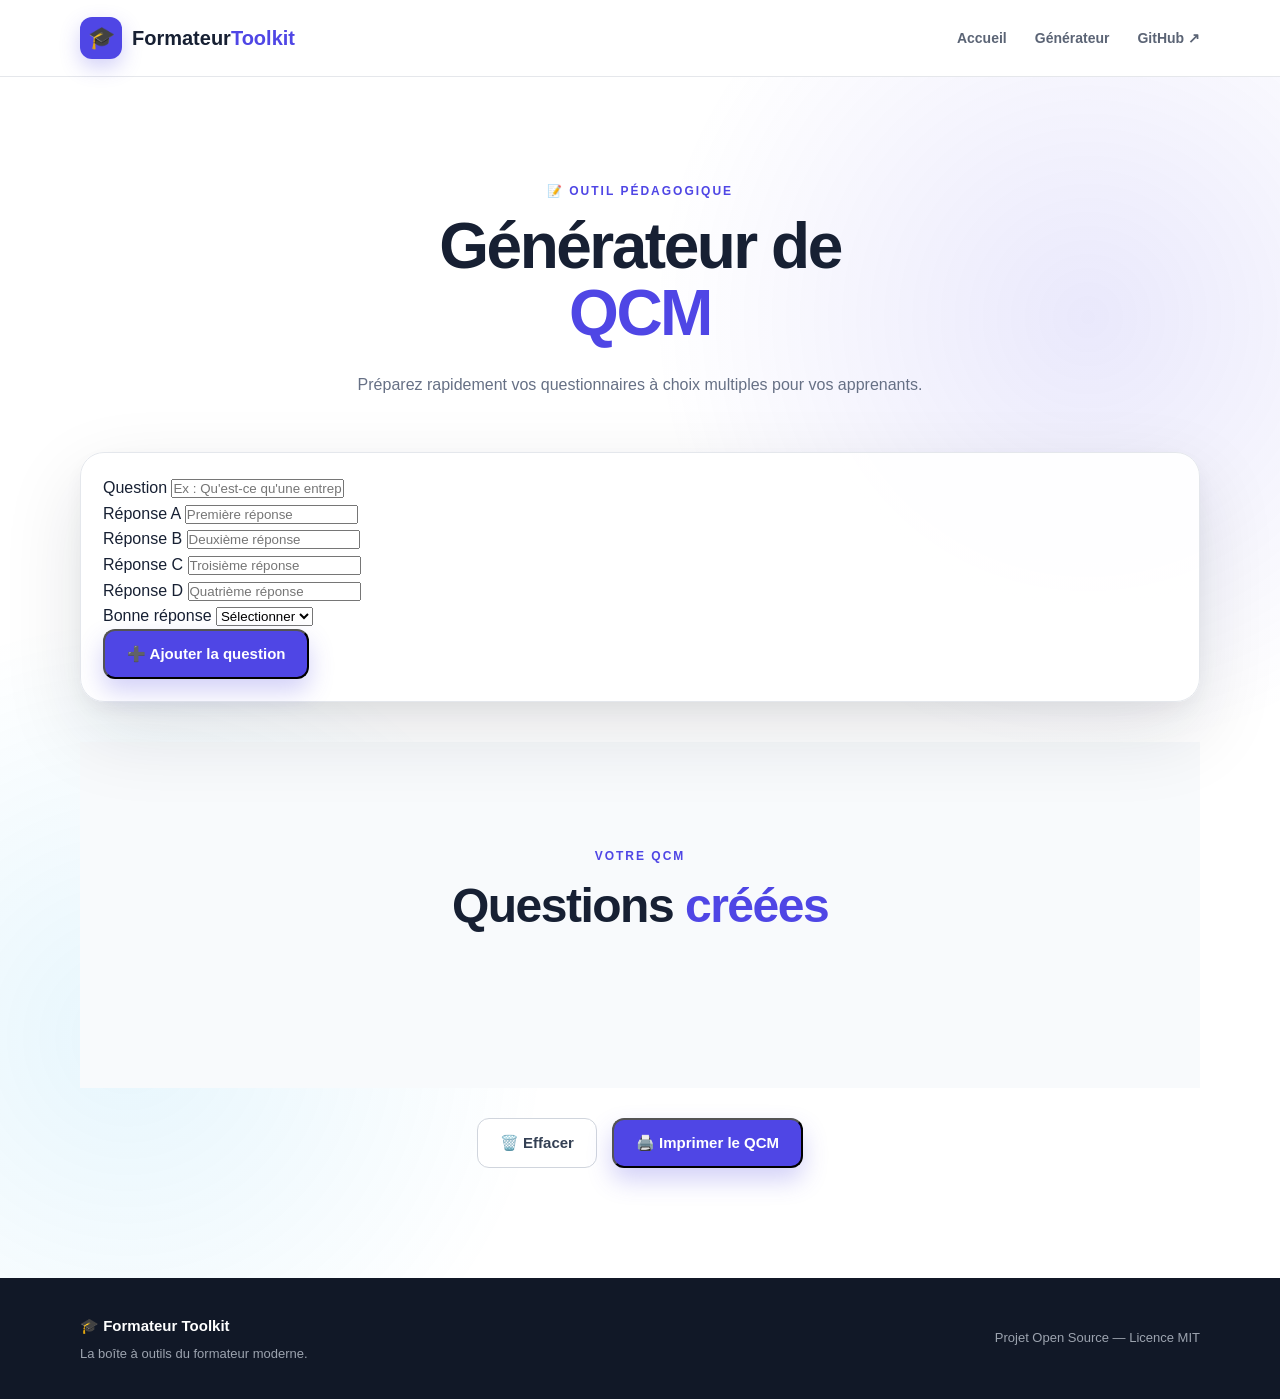
==== qcm.html @ 50798604 "Add files via upload" ====
<!DOCTYPE html>
<html lang="fr">
<head>
    <meta charset="UTF-8">
    <meta name="viewport" content="width=device-width, initial-scale=1.0">

    <title>Générateur de QCM | Formateur Toolkit</title>

    <meta name="description"
          content="Créez facilement des questionnaires à choix multiples avec Formateur Toolkit.">

    <link rel="stylesheet" href="style.css">
</head>

<body>

    <!-- ================= HEADER ================= -->

    <header class="header">

        <div class="container navbar">

            <a href="index.html" class="logo">
                <span class="logo-icon">🎓</span>
                <span>Formateur<span class="logo-accent">Toolkit</span></span>
            </a>

            <nav class="nav">
                <a href="index.html">Accueil</a>
                <a href="#generateur">Générateur</a>
                <a href="https://github.com/" target="_blank">
                    GitHub ↗
                </a>
            </nav>

        </div>

    </header>


    <!-- ================= MAIN ================= -->

    <main>

        <section class="hero" id="generateur">

            <div class="container">

                <div class="section-heading">

                    <span class="section-label">
                        📝 OUTIL PÉDAGOGIQUE
                    </span>

                    <h1>
                        Générateur de
                        <span>QCM</span>
                    </h1>

                    <p>
                        Préparez rapidement vos questionnaires
                        à choix multiples pour vos apprenants.
                    </p>

                </div>


                <!-- ================= FORMULAIRE ================= -->

                <div class="hero-card">

                    <form id="qcmForm">

                        <div class="form-group">

                            <label for="question">
                                Question
                            </label>

                            <input
                                type="text"
                                id="question"
                                placeholder="Ex : Qu'est-ce qu'une entreprise ?"
                                required
                            >

                        </div>


                        <div class="form-group">

                            <label for="answerA">
                                Réponse A
                            </label>

                            <input
                                type="text"
                                id="answerA"
                                placeholder="Première réponse"
                                required
                            >

                        </div>


                        <div class="form-group">

                            <label for="answerB">
                                Réponse B
                            </label>

                            <input
                                type="text"
                                id="answerB"
                                placeholder="Deuxième réponse"
                                required
                            >

                        </div>


                        <div class="form-group">

                            <label for="answerC">
                                Réponse C
                            </label>

                            <input
                                type="text"
                                id="answerC"
                                placeholder="Troisième réponse"
                                required
                            >

                        </div>


                        <div class="form-group">

                            <label for="answerD">
                                Réponse D
                            </label>

                            <input
                                type="text"
                                id="answerD"
                                placeholder="Quatrième réponse"
                                required
                            >

                        </div>


                        <div class="form-group">

                            <label for="correctAnswer">
                                Bonne réponse
                            </label>

                            <select id="correctAnswer" required>

                                <option value="">
                                    Sélectionner
                                </option>

                                <option value="A">
                                    Réponse A
                                </option>

                                <option value="B">
                                    Réponse B
                                </option>

                                <option value="C">
                                    Réponse C
                                </option>

                                <option value="D">
                                    Réponse D
                                </option>

                            </select>

                        </div>


                        <button
                            type="submit"
                            class="btn btn-primary"
                        >
                            ➕ Ajouter la question
                        </button>

                    </form>

                </div>


                <!-- ================= QUESTIONS ================= -->

                <section
                    id="questionsContainer"
                    class="tools-section"
                    style="margin-top: 40px;"
                >

                    <div class="section-heading">

                        <span class="section-label">
                            VOTRE QCM
                        </span>

                        <h2>
                            Questions
                            <span>créées</span>
                        </h2>

                    </div>

                    <div id="questionsList"></div>

                </section>


                <!-- ================= ACTIONS ================= -->

                <div
                    style="
                    display:flex;
                    justify-content:center;
                    gap:15px;
                    flex-wrap:wrap;
                    margin-top:30px;
                    "
                >

                    <button
                        id="clearQcm"
                        class="btn btn-secondary"
                        type="button"
                    >
                        🗑️ Effacer
                    </button>

                    <button
                        id="printQcm"
                        class="btn btn-primary"
                        type="button"
                    >
                        🖨️ Imprimer le QCM
                    </button>

                </div>

            </div>

        </section>

    </main>


    <!-- ================= FOOTER ================= -->

    <footer class="footer">

        <div class="container footer-content">

            <div>

                <strong>
                    🎓 Formateur Toolkit
                </strong>

                <p>
                    La boîte à outils du formateur moderne.
                </p>

            </div>

            <div>

                <p>
                    Projet Open Source — Licence MIT
                </p>

            </div>

        </div>

    </footer>


    <!-- ================= JAVASCRIPT ================= -->

    <script src="qcm.js"></script>

</body>
</html>
</html>
---- style.css ----
/* =========================================================
   FORMATEUR TOOLKIT
   Main stylesheet
   ========================================================= */

/* =========================
   RESET
   ========================= */

* {
    margin: 0;
    padding: 0;
    box-sizing: border-box;
}

html {
    scroll-behavior: smooth;
}

body {
    font-family: Arial, Helvetica, sans-serif;
    background: #f8fafc;
    color: #172033;
    line-height: 1.6;
}

a {
    text-decoration: none;
    color: inherit;
}

.container {
    width: min(1120px, 92%);
    margin: 0 auto;
}


/* =========================
   HEADER
   ========================= */

.header {
    position: sticky;
    top: 0;
    z-index: 1000;
    background: rgba(255, 255, 255, 0.94);
    border-bottom: 1px solid #e5e7eb;
    backdrop-filter: blur(12px);
}

.navbar {
    min-height: 76px;
    display: flex;
    align-items: center;
    justify-content: space-between;
    gap: 30px;
}

.logo {
    display: flex;
    align-items: center;
    gap: 10px;
    font-size: 20px;
    font-weight: 800;
    color: #172033;
}

.logo-icon {
    width: 42px;
    height: 42px;
    display: grid;
    place-items: center;
    border-radius: 12px;
    background: #4f46e5;
    font-size: 22px;
    box-shadow: 0 8px 20px rgba(79, 70, 229, 0.25);
}

.logo-accent {
    color: #4f46e5;
}

.nav {
    display: flex;
    align-items: center;
    gap: 28px;
}

.nav a {
    position: relative;
    font-size: 14px;
    font-weight: 600;
    color: #5b6475;
    transition: color 0.25s ease;
}

.nav a:hover {
    color: #4f46e5;
}

.nav a::after {
    content: "";
    position: absolute;
    left: 0;
    bottom: -7px;
    width: 0;
    height: 2px;
    background: #4f46e5;
    transition: width 0.25s ease;
}

.nav a:hover::after {
    width: 100%;
}


/* =========================
   HERO
   ========================= */

.hero {
    position: relative;
    overflow: hidden;
    padding: 100px 0 110px;
    background:
        radial-gradient(circle at 85% 20%, rgba(79, 70, 229, 0.12), transparent 30%),
        radial-gradient(circle at 10% 80%, rgba(14, 165, 233, 0.10), transparent 28%),
        #ffffff;
}

.hero-content {
    display: grid;
    grid-template-columns: 1.05fr 0.95fr;
    align-items: center;
    gap: 70px;
}

.badge {
    display: inline-flex;
    align-items: center;
    gap: 7px;
    padding: 8px 14px;
    margin-bottom: 20px;
    border-radius: 999px;
    background: #eef2ff;
    color: #4f46e5;
    border: 1px solid #e0e7ff;
    font-size: 13px;
    font-weight: 700;
}

.hero h1 {
    max-width: 700px;
    font-size: clamp(42px, 5vw, 68px);
    line-height: 1.05;
    letter-spacing: -2.5px;
    margin-bottom: 24px;
}

.hero h1 span {
    display: block;
    color: #4f46e5;
}

.hero-text > p {
    max-width: 620px;
    color: #667085;
    font-size: 18px;
    line-height: 1.8;
    margin-bottom: 32px;
}

.hero-buttons {
    display: flex;
    flex-wrap: wrap;
    gap: 14px;
}

.btn {
    display: inline-flex;
    align-items: center;
    justify-content: center;
    min-height: 50px;
    padding: 0 22px;
    border-radius: 12px;
    font-size: 15px;
    font-weight: 700;
    transition:
        transform 0.25s ease,
        box-shadow 0.25s ease,
        background 0.25s ease;
}

.btn:hover {
    transform: translateY(-3px);
}

.btn-primary {
    color: #ffffff;
    background: #4f46e5;
    box-shadow: 0 12px 25px rgba(79, 70, 229, 0.25);
}

.btn-primary:hover {
    background: #4338ca;
    box-shadow: 0 16px 30px rgba(79, 70, 229, 0.30);
}

.btn-secondary {
    color: #344054;
    background: #ffffff;
    border: 1px solid #d0d5dd;
}

.btn-secondary:hover {
    background: #f8fafc;
}


/* =========================
   HERO DASHBOARD CARD
   ========================= */

.hero-card {
    position: relative;
    padding: 22px;
    border: 1px solid #e4e7ec;
    border-radius: 24px;
    background: rgba(255, 255, 255, 0.9);
    box-shadow:
        0 30px 80px rgba(15, 23, 42, 0.12),
        0 8px 25px rgba(15, 23, 42, 0.05);
    transform: rotate(1deg);
    transition: transform 0.3s ease;
}

.hero-card:hover {
    transform: rotate(0deg) translateY(-5px);
}

.card-header {
    display: flex;
    align-items: center;
    gap: 9px;
    padding-bottom: 18px;
    margin-bottom: 15px;
    border-bottom: 1px solid #edf0f4;
    font-size: 14px;
    font-weight: 800;
}

.status-dot {
    width: 10px;
    height: 10px;
    border-radius: 50%;
    background: #22c55e;
    box-shadow: 0 0 0 5px #dcfce7;
}

.dashboard-preview {
    display: grid;
    gap: 12px;
}

.preview-item {
    display: flex;
    align-items: center;
    gap: 14px;
    padding: 16px;
    border: 1px solid #edf0f4;
    border-radius: 15px;
    background: #ffffff;
    transition:
        transform 0.25s ease,
        box-shadow 0.25s ease;
}

.preview-item:hover {
    transform: translateX(5px);
    box-shadow: 0 8px 20px rgba(15, 23, 42, 0.07);
}

.preview-item > span {
    width: 44px;
    height: 44px;
    display: grid;
    place-items: center;
    border-radius: 12px;
    background: #f1f5f9;
    font-size: 21px;
}

.preview-item strong {
    display: block;
    font-size: 15px;
    margin-bottom: 2px;
}

.preview-item small {
    color: #98a2b3;
    font-size: 12px;
}


/* =========================
   TOOLS SECTION
   ========================= */

.tools-section {
    padding: 100px 0;
    background: #f8fafc;
}

.section-heading {
    max-width: 700px;
    margin: 0 auto 55px;
    text-align: center;
}

.section-label {
    display: inline-block;
    margin-bottom: 12px;
    color: #4f46e5;
    font-size: 12px;
    font-weight: 800;
    letter-spacing: 2px;
}

.section-heading h2,
.about-content h2 {
    font-size: clamp(32px, 4vw, 48px);
    line-height: 1.15;
    letter-spacing: -1.5px;
    margin-bottom: 16px;
}

.section-heading h2 span,
.about-content h2 span {
    color: #4f46e5;
}

.section-heading p {
    color: #667085;
    font-size: 16px;
}

.tools-grid {
    display: grid;
    grid-template-columns: repeat(3, 1fr);
    gap: 22px;
}

.tool-card {
    padding: 30px;
    border: 1px solid #e4e7ec;
    border-radius: 20px;
    background: #ffffff;
    transition:
        transform 0.3s ease,
        box-shadow 0.3s ease,
        border-color 0.3s ease;
}

.tool-card:hover {
    transform: translateY(-7px);
    border-color: #c7d2fe;
    box-shadow: 0 18px 40px rgba(15, 23, 42, 0.09);
}

.tool-icon {
    width: 55px;
    height: 55px;
    display: grid;
    place-items: center;
    margin-bottom: 22px;
    border-radius: 15px;
    background: #eef2ff;
    font-size: 25px;
}

.tool-card h3 {
    margin-bottom: 10px;
    font-size: 19px;
}

.tool-card p {
    min-height: 76px;
    margin-bottom: 18px;
    color: #667085;
    font-size: 14px;
    line-height: 1.7;
}

.tool-link {
    color: #4f46e5;
    font-size: 13px;
    font-weight: 800;
}

.tool-link:hover {
    text-decoration: underline;
}


/* =========================
   ABOUT SECTION
   ========================= */

.about-section {
    padding: 100px 0;
    background: #ffffff;
}

.about-content {
    display: grid;
    grid-template-columns: 0.9fr 1.1fr;
    gap: 80px;
    align-items: center;
}

.about-content > div:last-child {
    color: #667085;
    font-size: 16px;
}

.about-content p {
    margin-bottom: 18px;
}

.open-source {
    display: inline-flex;
    align-items: center;
    gap: 10px;
    margin-top: 10px;
    padding: 12px 16px;
    border-radius: 12px;
    background: #f8fafc;
    border: 1px solid #e4e7ec;
    color: #344054;
}

.open-source span {
    font-size: 20px;
}


/* =========================
   FOOTER
   ========================= */

.footer {
    padding: 35px 0;
    background: #111827;
    color: #ffffff;
}

.footer-content {
    display: flex;
    align-items: center;
    justify-content: space-between;
    gap: 30px;
}

.footer strong {
    font-size: 15px;
}

.footer p {
    margin-top: 5px;
    color: #9ca3af;
    font-size: 13px;
}

.footer-content > div:last-child p {
    margin: 0;
}


/* =========================
   ANIMATIONS
   ========================= */

@keyframes fadeUp {
    from {
        opacity: 0;
        transform: translateY(25px);
    }

    to {
        opacity: 1;
        transform: translateY(0);
    }
}

.hero-text,
.hero-card {
    animation: fadeUp 0.8s ease both;
}

.hero-card {
    animation-delay: 0.15s;
}


/* =========================
   TABLET
   ========================= */

@media (max-width: 900px) {

    .hero {
        padding: 75px 0 85px;
    }

    .hero-content {
        grid-template-columns: 1fr;
        gap: 50px;
    }

    .hero-text {
        text-align: center;
    }

    .hero-text > p {
        margin-left: auto;
        margin-right: auto;
    }

    .hero-buttons {
        justify-content: center;
    }

    .hero-card {
        max-width: 650px;
        width: 100%;
        margin: 0 auto;
    }

    .tools-grid {
        grid-template-columns: repeat(2, 1fr);
    }

    .about-content {
        grid-template-columns: 1fr;
        gap: 30px;
    }
}


/* =========================
   MOBILE
   ========================= */

@media (max-width: 650px) {

    .navbar {
        min-height: 68px;
    }

    .nav {
        gap: 13px;
    }

    .nav a {
        font-size: 12px;
    }

    .nav a:nth-child(3) {
        display: none;
    }

    .logo {
        font-size: 16px;
    }

    .logo-icon {
        width: 36px;
        height: 36px;
        font-size: 18px;
    }

    .hero {
        padding: 60px 0 70px;
    }

    .hero h1 {
        font-size: 42px;
        letter-spacing: -1.8px;
    }

    .hero-text > p {
        font-size: 16px;
    }

    .hero-buttons {
        flex-direction: column;
    }

    .btn {
        width: 100%;
    }

    .tools-section,
    .about-section {
        padding: 70px 0;
    }

    .tools-grid {
        grid-template-columns: 1fr;
    }

    .tool-card {
        padding: 25px;
    }

    .tool-card p {
        min-height: auto;
    }

    .footer-content {
        flex-direction: column;
        text-align: center;
    }

    .footer-content > div:last-child p {
        margin-top: 0;
    }
}


/* =========================
   SMALL MOBILE
   ========================= */

@media (max-width: 430px) {

    .nav a:nth-child(2) {
        display: none;
    }

    .hero h1 {
        font-size: 36px;
    }

    .badge {
        font-size: 11px;
    }

    .hero-card {
        padding: 15px;
        border-radius: 18px;
    }

    .preview-item {
        padding: 12px;
    }
}
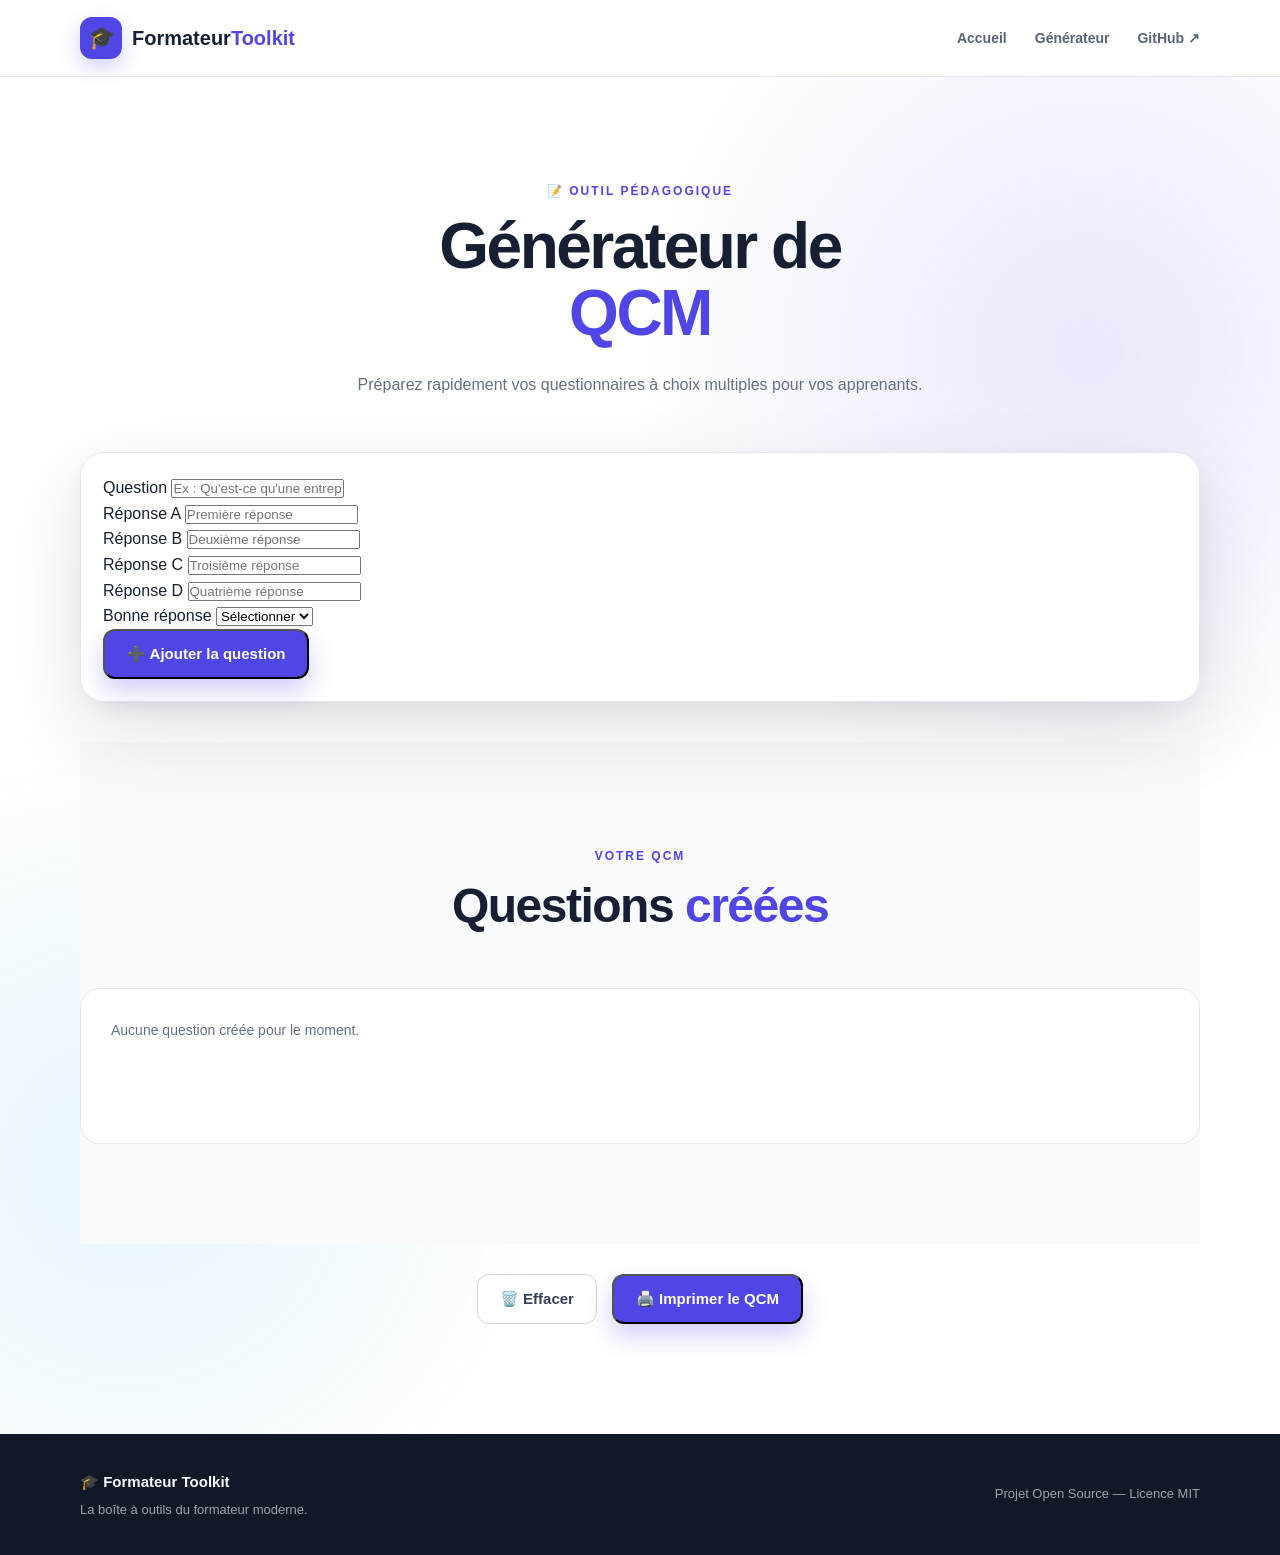
==== commit 02ec07cb: "Add files via upload" ====
--- a/qcm.html
+++ b/qcm.html
@@ -7,7 +7,16 @@
     <title>Générateur de QCM | Formateur Toolkit</title>
 
     <meta name="description"
-          content="Créez facilement des questionnaires à choix multiples avec Formateur Toolkit.">
+          content="Créez facilement des questionnaires à choix multiples (QCM) pour vos apprenants avec le générateur gratuit de Formateur Toolkit — ajoutez vos questions et imprimez le résultat en un clic.">
+
+    <link rel="canonical" href="https://aitittohicham-arch.github.io/formateur-toolkit/qcm.html">
+    <meta property="og:title" content="Générateur de QCM | Formateur Toolkit">
+    <meta property="og:description" content="Créez facilement des questionnaires à choix multiples pour vos apprenants.">
+    <meta property="og:type" content="website">
+    <meta property="og:url" content="https://aitittohicham-arch.github.io/formateur-toolkit/qcm.html">
+    <meta name="twitter:card" content="summary">
+    <meta name="twitter:title" content="Générateur de QCM | Formateur Toolkit">
+    <meta name="twitter:description" content="Créez facilement des questionnaires à choix multiples pour vos apprenants.">
 
     <link rel="stylesheet" href="style.css">
 </head>
@@ -28,7 +37,7 @@
             <nav class="nav">
                 <a href="index.html">Accueil</a>
                 <a href="#generateur">Générateur</a>
-                <a href="https://github.com/" target="_blank">
+                <a href="https://github.com/aitittohicham-arch/formateur-toolkit" target="_blank" rel="noopener">
                     GitHub ↗
                 </a>
             </nav>
@@ -295,5 +304,4 @@
     <script src="qcm.js"></script>
 
 </body>
-</html>
 </html>
